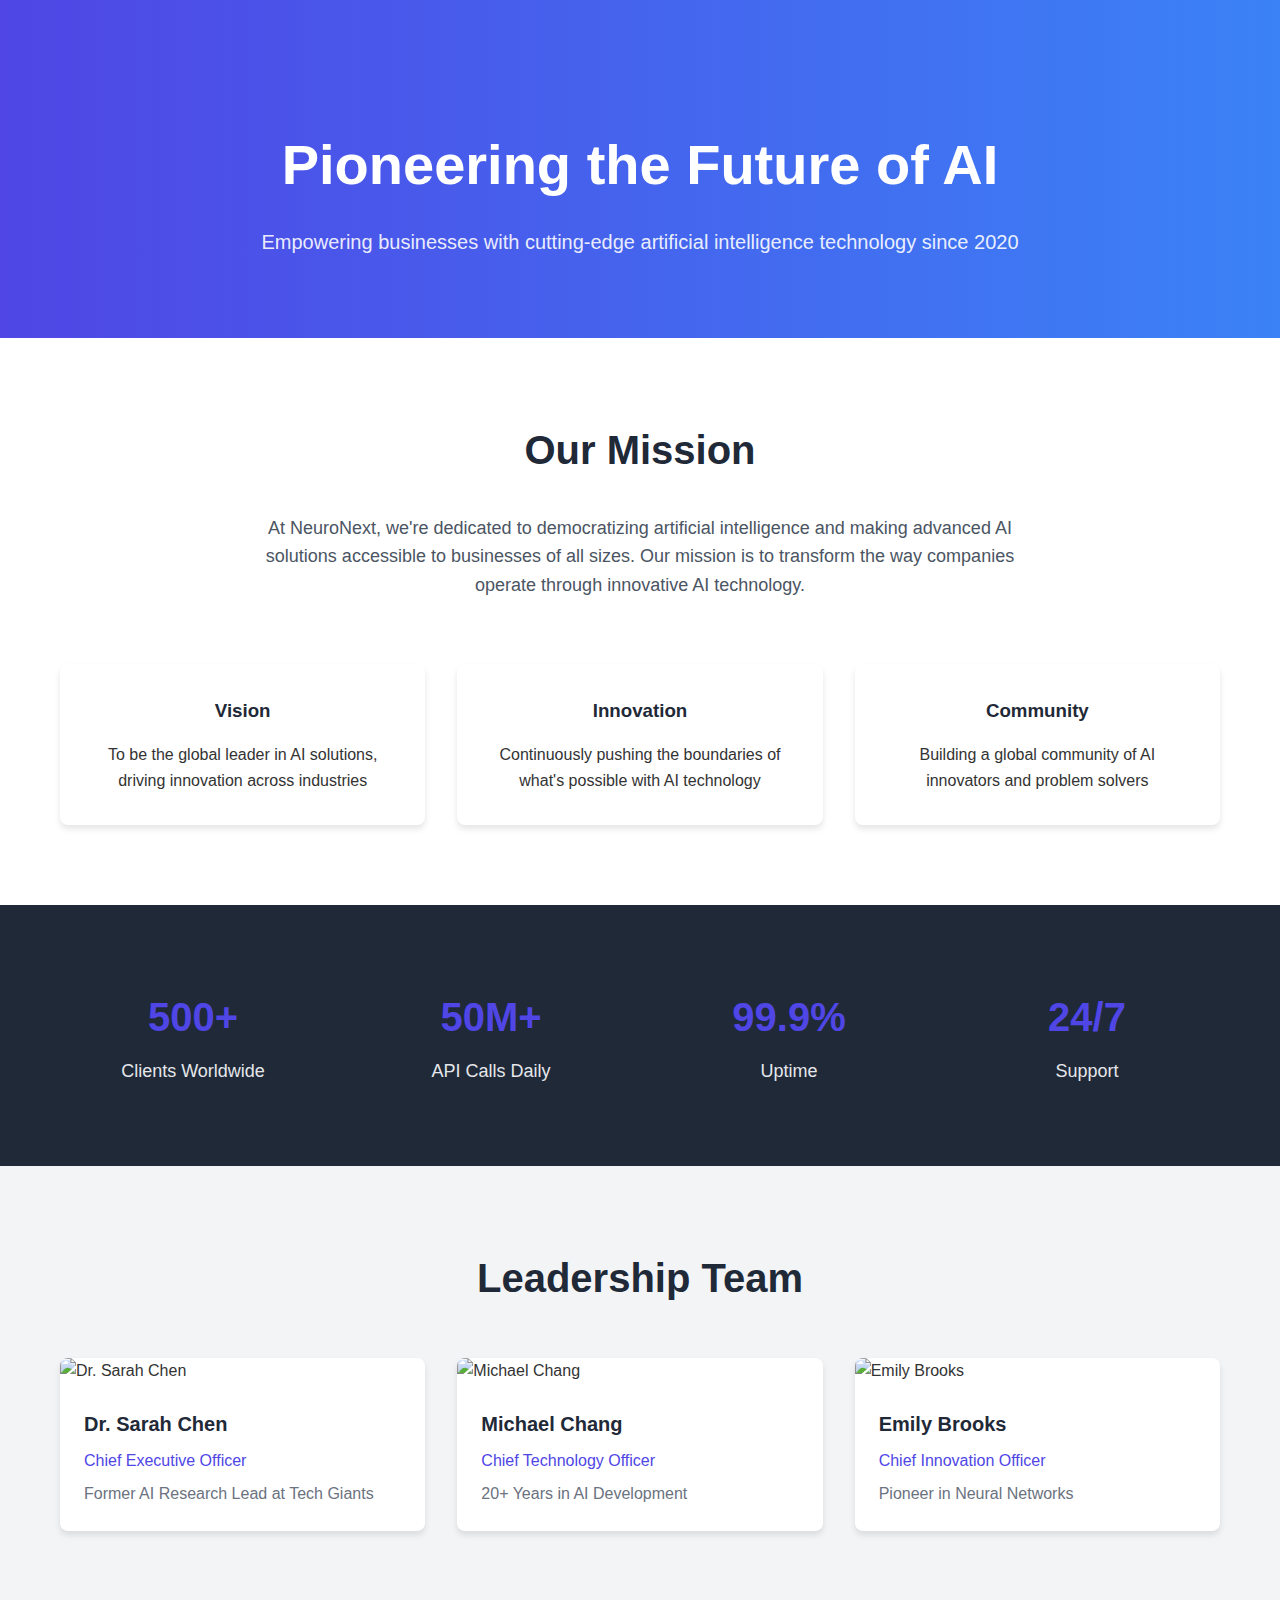
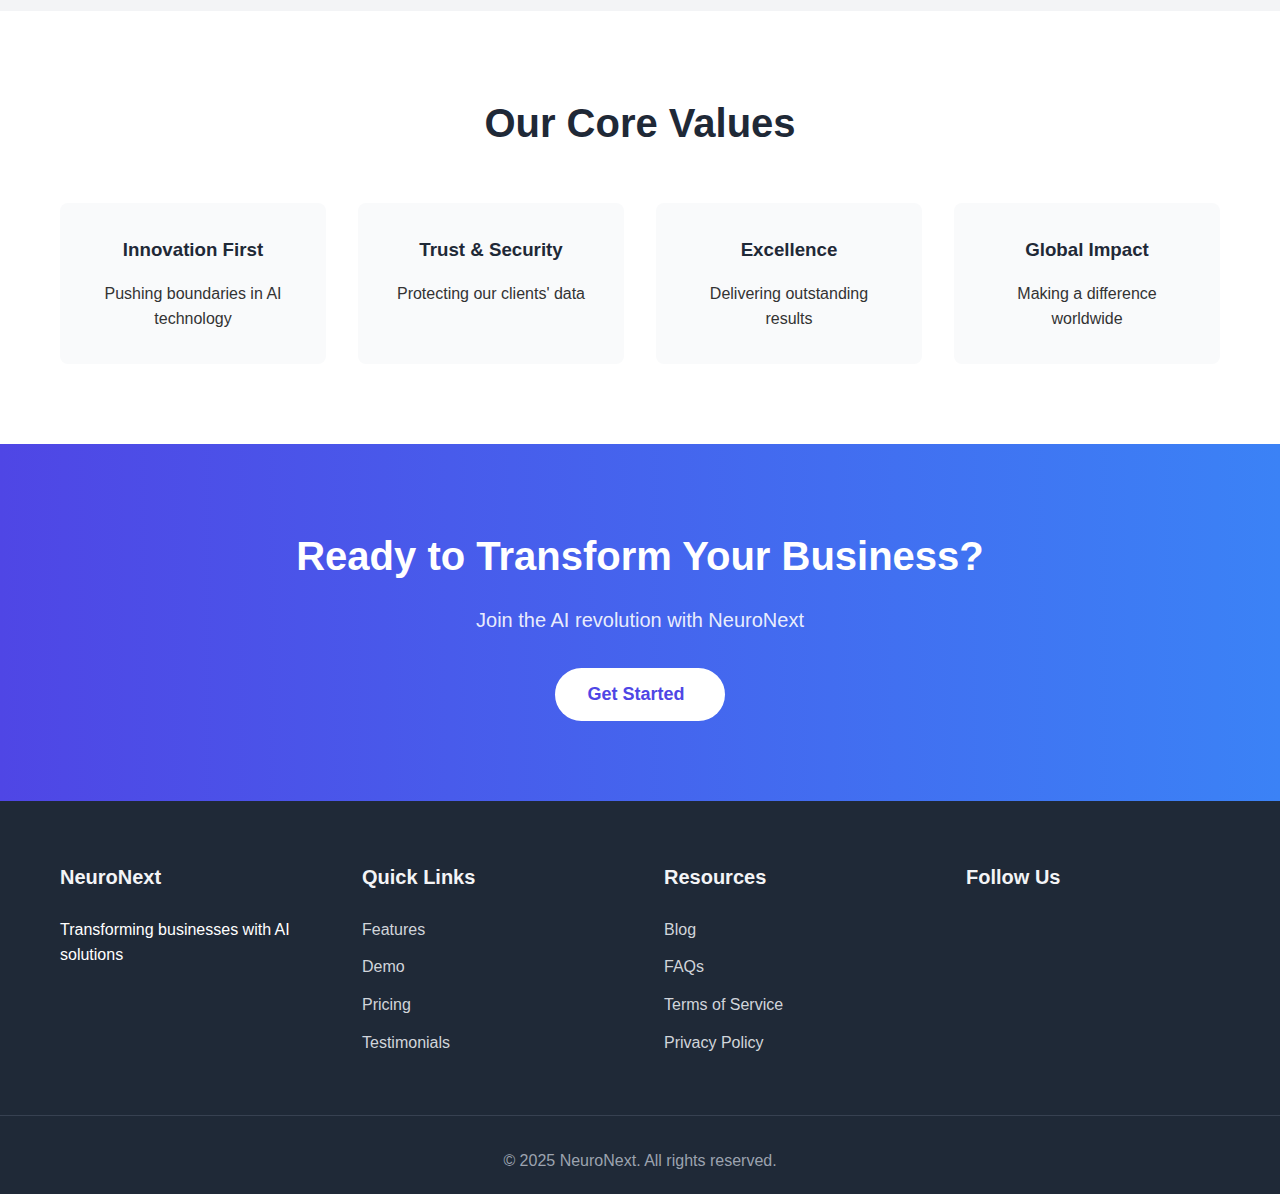
==== about.html @ cfdf93fe "done" ====
<!DOCTYPE html>
<html lang="en">
  <head>
    <meta charset="UTF-8" />
    <meta name="viewport" content="width=device-width, initial-scale=1.0" />
    <title>Document</title>
    <link rel="stylesheet" href="./about.css">
  </head>
  <body>
    <!-- Hero Section -->
    <section class="hero">
      <div class="hero-content">
        <h1>Pioneering the Future of AI</h1>
        <p>
          Empowering businesses with cutting-edge artificial intelligence
          technology since 2020
        </p>
      </div>
    </section>

    <!-- Mission Section -->
    <section class="mission">
      <div class="container">
        <h2>Our Mission</h2>
        <p>
          At NeuroNext, we're dedicated to democratizing artificial intelligence
          and making advanced AI solutions accessible to businesses of all
          sizes. Our mission is to transform the way companies operate through
          innovative AI technology.
        </p>

        <div class="mission-grid">
          <div class="mission-card">
            <i class="fas fa-bullseye"></i>
            <h3>Vision</h3>
            <p>
              To be the global leader in AI solutions, driving innovation across
              industries
            </p>
          </div>
          <div class="mission-card">
            <i class="fas fa-brain"></i>
            <h3>Innovation</h3>
            <p>
              Continuously pushing the boundaries of what's possible with AI
              technology
            </p>
          </div>
          <div class="mission-card">
            <i class="fas fa-users"></i>
            <h3>Community</h3>
            <p>
              Building a global community of AI innovators and problem solvers
            </p>
          </div>
        </div>
      </div>
    </section>

    <!-- Stats Section -->
    <section class="stats">
      <div class="container">
        <div class="stats-grid">
          <div class="stat-item">
            <h3>500+</h3>
            <p>Clients Worldwide</p>
          </div>
          <div class="stat-item">
            <h3>50M+</h3>
            <p>API Calls Daily</p>
          </div>
          <div class="stat-item">
            <h3>99.9%</h3>
            <p>Uptime</p>
          </div>
          <div class="stat-item">
            <h3>24/7</h3>
            <p>Support</p>
          </div>
        </div>
      </div>
    </section>

    <!-- Team Section -->
    <section class="team">
      <div class="container">
        <h2>Leadership Team</h2>
        <div class="team-grid">
          <div class="team-member">
            <img
              src="https://images.unsplash.com/photo-1573496359142-b8d87734a5a2?w=400&auto=format&fit=crop&q=80"
              alt="Dr. Sarah Chen"
            />
            <div class="member-info">
              <h3>Dr. Sarah Chen</h3>
              <p class="role">Chief Executive Officer</p>
              <p class="bio">Former AI Research Lead at Tech Giants</p>
            </div>
          </div>
          <div class="team-member">
            <img
              src="https://images.unsplash.com/photo-1472099645785-5658abf4ff4e?w=400&auto=format&fit=crop&q=80"
              alt="Michael Chang"
            />
            <div class="member-info">
              <h3>Michael Chang</h3>
              <p class="role">Chief Technology Officer</p>
              <p class="bio">20+ Years in AI Development</p>
            </div>
          </div>
          <div class="team-member">
            <img
              src="https://images.unsplash.com/photo-1580489944761-15a19d654956?w=400&auto=format&fit=crop&q=80"
              alt="Emily Brooks"
            />
            <div class="member-info">
              <h3>Emily Brooks</h3>
              <p class="role">Chief Innovation Officer</p>
              <p class="bio">Pioneer in Neural Networks</p>
            </div>
          </div>
        </div>
      </div>
    </section>

    <!-- Values Section -->
    <section class="values">
      <div class="container">
        <h2>Our Core Values</h2>
        <div class="values-grid">
          <div class="value-card">
            <i class="fas fa-rocket"></i>
            <h3>Innovation First</h3>
            <p>Pushing boundaries in AI technology</p>
          </div>
          <div class="value-card">
            <i class="fas fa-shield-alt"></i>
            <h3>Trust & Security</h3>
            <p>Protecting our clients' data</p>
          </div>
          <div class="value-card">
            <i class="fas fa-award"></i>
            <h3>Excellence</h3>
            <p>Delivering outstanding results</p>
          </div>
          <div class="value-card">
            <i class="fas fa-globe"></i>
            <h3>Global Impact</h3>
            <p>Making a difference worldwide</p>
          </div>
        </div>
      </div>
    </section>

    <!-- CTA Section -->
    <section class="cta">
      <div class="container">
        <h2>Ready to Transform Your Business?</h2>
        <p>Join the AI revolution with NeuroNext</p>
        <button class="cta-button">
          Get Started <i class="fas fa-chevron-right"></i>
        </button>
      </div>
    </section>

    <!-- Footer -->
    <footer>
      <div class="footer-container">
        <div class="footer-section">
          <h3>NeuroNext</h3>
          <p>Transforming businesses with AI solutions</p>
        </div>
        <div class="footer-section">
          <h3>Quick Links</h3>
          <ul>
            <li><a href="#features">Features</a></li>
            <li><a href="#demo">Demo</a></li>
            <li><a href="#pricing">Pricing</a></li>
            <li><a href="#testimonials">Testimonials</a></li>
          </ul>
        </div>
        <div class="footer-section">
          <h3>Resources</h3>
          <ul>
            <li><a href="#">Blog</a></li>
            <li><a href="#">FAQs</a></li>
            <li><a href="#">Terms of Service</a></li>
            <li><a href="#">Privacy Policy</a></li>
          </ul>
        </div>
        <div class="footer-section">
          <h3>Follow Us</h3>
          <div class="social-icons">
            <a href="#"><i class="fab fa-twitter"></i></a>
            <a href="#"><i class="fab fa-linkedin"></i></a>
            <a href="#"><i class="fab fa-instagram"></i></a>
            <a href="#"><i class="fab fa-github"></i></a>
          </div>
        </div>
      </div>
      <div class="footer-bottom">
        <p>© 2025 NeuroNext. All rights reserved.</p>
      </div>
    </footer>
  </body>
</html>
---- about.css ----
/* Reset and Base Styles */
* {
    margin: 0;
    padding: 0;
    box-sizing: border-box;
  }
  
  body {
    font-family: -apple-system, BlinkMacSystemFont, "Segoe UI", Roboto, Oxygen,
      Ubuntu, Cantarell, sans-serif;
    line-height: 1.6;
    color: #333;
  }
  
  .container {
    max-width: 1200px;
    margin: 0 auto;
    padding: 0 20px;
  }
  
  /* Hero Section */
  .hero {
    background: linear-gradient(to right, #4f46e5, #3b82f6);
    color: white;
    padding: 120px 20px 80px;
    text-align: center;
  }
  
  .hero h1 {
    font-size: 3.5rem;
    margin-bottom: 1rem;
    font-weight: 800;
  }
  
  .hero p {
    font-size: 1.25rem;
    color: rgba(255, 255, 255, 0.9);
    max-width: 800px;
    margin: 0 auto;
  }
  
  /* Mission Section */
  .mission {
    padding: 80px 0;
    background: #fff;
  }
  
  .mission h2 {
    text-align: center;
    font-size: 2.5rem;
    margin-bottom: 2rem;
    color: #1f2937;
  }
  
  .mission > .container > p {
    text-align: center;
    max-width: 800px;
    margin: 0 auto 4rem;
    color: #4b5563;
    font-size: 1.125rem;
  }
  
  .mission-grid {
    display: grid;
    grid-template-columns: repeat(auto-fit, minmax(300px, 1fr));
    gap: 2rem;
  }
  
  .mission-card {
    background: white;
    padding: 2rem;
    border-radius: 8px;
    box-shadow: 0 4px 6px rgba(0, 0, 0, 0.1);
    text-align: center;
    transition: transform 0.3s;
  }
  
  .mission-card:hover {
    transform: translateY(-5px);
  }
  
  .mission-card i {
    font-size: 2.5rem;
    color: #4f46e5;
    margin-bottom: 1rem;
  }
  
  .mission-card h3 {
    margin-bottom: 1rem;
    color: #1f2937;
  }
  
  /* Stats Section */
  .stats {
    background: #1f2937;
    color: white;
    padding: 80px 0;
  }
  
  .stats-grid {
    display: grid;
    grid-template-columns: repeat(auto-fit, minmax(200px, 1fr));
    gap: 2rem;
    text-align: center;
  }
  
  .stat-item h3 {
    font-size: 2.5rem;
    font-weight: 700;
    margin-bottom: 0.5rem;
    color: #4f46e5;
  }
  
  .stat-item p {
    color: #e5e7eb;
    font-size: 1.125rem;
  }
  
  /* Team Section */
  .team {
    padding: 80px 0;
    background: #f3f4f6;
  }
  
  .team h2 {
    text-align: center;
    font-size: 2.5rem;
    margin-bottom: 3rem;
    color: #1f2937;
  }
  
  .team-grid {
    display: grid;
    grid-template-columns: repeat(auto-fit, minmax(300px, 1fr));
    gap: 2rem;
  }
  
  .team-member {
    background: white;
    border-radius: 8px;
    overflow: hidden;
    box-shadow: 0 4px 6px rgba(0, 0, 0, 0.1);
  }
  
  .team-member img {
    width: 100%;
    height: 300px;
    object-fit: cover;
  }
  
  .member-info {
    padding: 1.5rem;
  }
  
  .member-info h3 {
    font-size: 1.25rem;
    margin-bottom: 0.5rem;
    color: #1f2937;
  }
  
  .member-info .role {
    color: #4f46e5;
    font-weight: 500;
    margin-bottom: 0.5rem;
  }
  
  .member-info .bio {
    color: #6b7280;
  }
  
  /* Values Section */
  .values {
    padding: 80px 0;
    background: white;
  }
  
  .values h2 {
    text-align: center;
    font-size: 2.5rem;
    margin-bottom: 3rem;
    color: #1f2937;
  }
  
  .values-grid {
    display: grid;
    grid-template-columns: repeat(auto-fit, minmax(250px, 1fr));
    gap: 2rem;
  }
  
  .value-card {
    padding: 2rem;
    text-align: center;
    background: #f9fafb;
    border-radius: 8px;
    transition: transform 0.3s;
  }
  
  .value-card:hover {
    transform: translateY(-5px);
  }
  
  .value-card i {
    font-size: 2rem;
    color: #4f46e5;
    margin-bottom: 1rem;
  }
  
  .value-card h3 {
    margin-bottom: 1rem;
    color: #1f2937;
  }
  
  /* CTA Section */
  .cta {
    background: linear-gradient(to right, #4f46e5, #3b82f6);
    color: white;
    padding: 80px 0;
    text-align: center;
  }
  
  .cta h2 {
    font-size: 2.5rem;
    margin-bottom: 1rem;
  }
  
  .cta p {
    font-size: 1.25rem;
    margin-bottom: 2rem;
    color: rgba(255, 255, 255, 0.9);
  }
  
  .cta-button {
    background: white;
    color: #4f46e5;
    padding: 1rem 2rem;
    border: none;
    border-radius: 9999px;
    font-size: 1.125rem;
    font-weight: 600;
    cursor: pointer;
    transition: background-color 0.3s;
  }
  
  .cta-button:hover {
    background: #f3f4f6;
  }
  
  .cta-button i {
    margin-left: 0.5rem;
  }
  
  /* Footer */
  footer {
    background: #1f2937;
    color: white;
    padding: 60px 0 20px;
  }
  
  .footer-container {
    max-width: 1200px;
    margin: 0 auto;
    padding: 0 20px;
    display: grid;
    grid-template-columns: repeat(auto-fit, minmax(200px, 1fr));
    gap: 3rem;
  }
  
  .footer-section h3 {
    font-size: 1.25rem;
    margin-bottom: 1.5rem;
    color: #f3f4f6;
  }
  
  .footer-section ul {
    list-style: none;
  }
  
  .footer-section ul li {
    margin-bottom: 0.75rem;
  }
  
  .footer-section a {
    color: #d1d5db;
    text-decoration: none;
    transition: color 0.3s;
  }
  
  .footer-section a:hover {
    color: white;
  }
  
  .social-icons {
    display: flex;
    gap: 1rem;
  }
  
  .social-icons a {
    color: #d1d5db;
    font-size: 1.5rem;
    transition: color 0.3s;
  }
  
  .social-icons a:hover {
    color: white;
  }
  
  .footer-bottom {
    text-align: center;
    margin-top: 3rem;
    padding-top: 2rem;
    border-top: 1px solid #374151;
    color: #9ca3af;
  }
  
  /* Responsive Design */
  @media (max-width: 768px) {
    .hero h1 {
      font-size: 2.5rem;
    }
  
    .nav-toggle {
      display: none;
    }
  
    .nav-toggle-label {
      display: block;
      cursor: pointer;
    }
  
    .nav-links {
      display: none;
      flex-direction: column;
      position: absolute;
      top: 100%;
      left: 0;
      right: 0;
      background: white;
      padding: 1rem;
      box-shadow: 0 2px 4px rgba(0, 0, 0, 0.1);
    }
  
    .nav-toggle:checked ~ .nav-links {
      display: flex;
    }
  
    .mission-grid,
    .team-grid,
    .values-grid {
      grid-template-columns: 1fr;
    }
  
    .stats-grid {
      grid-template-columns: repeat(2, 1fr);
    }
  }
  
  /* Animations */
  @keyframes fadeIn {
    from {
      opacity: 0;
      transform: translateY(20px);
    }
    to {
      opacity: 1;
      transform: translateY(0);
    }
  }
  
  .mission-card,
  .team-member,
  .value-card {
    animation: fadeIn 0.6s ease-out forwards;
  }
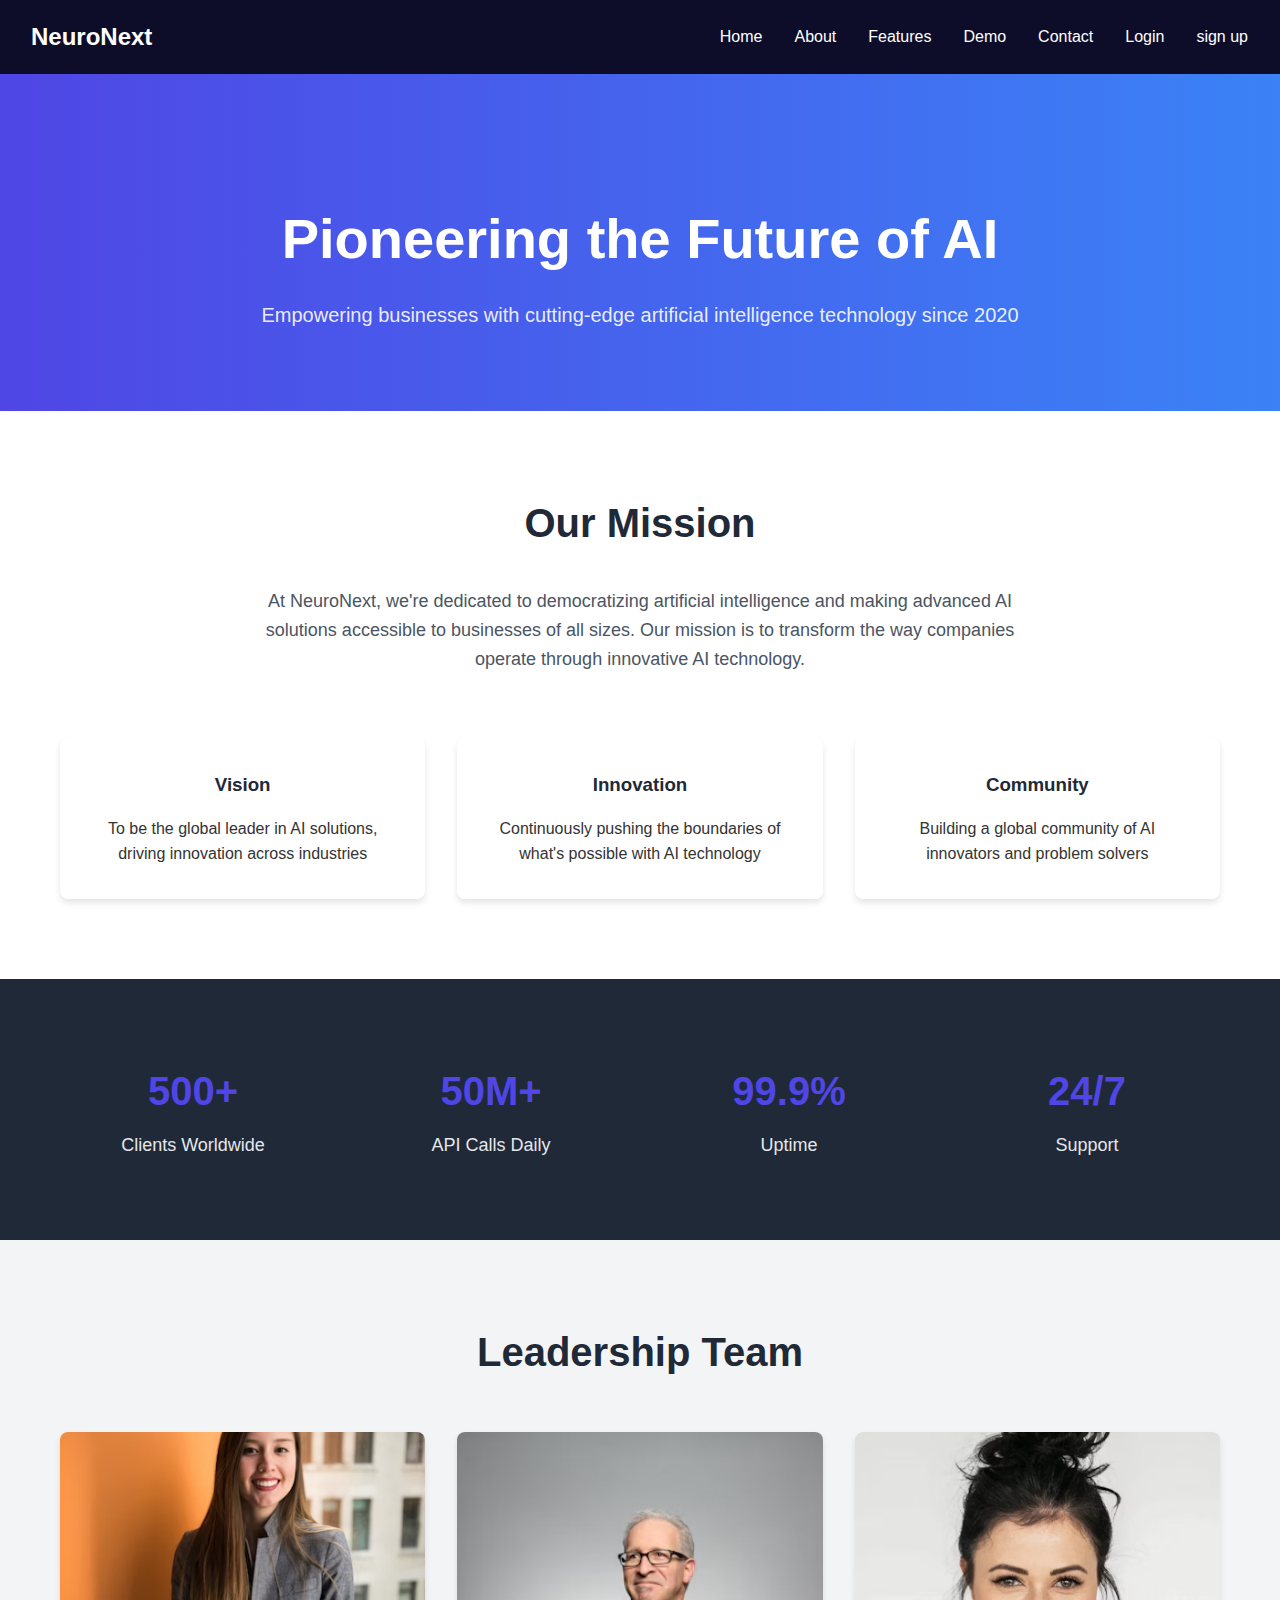
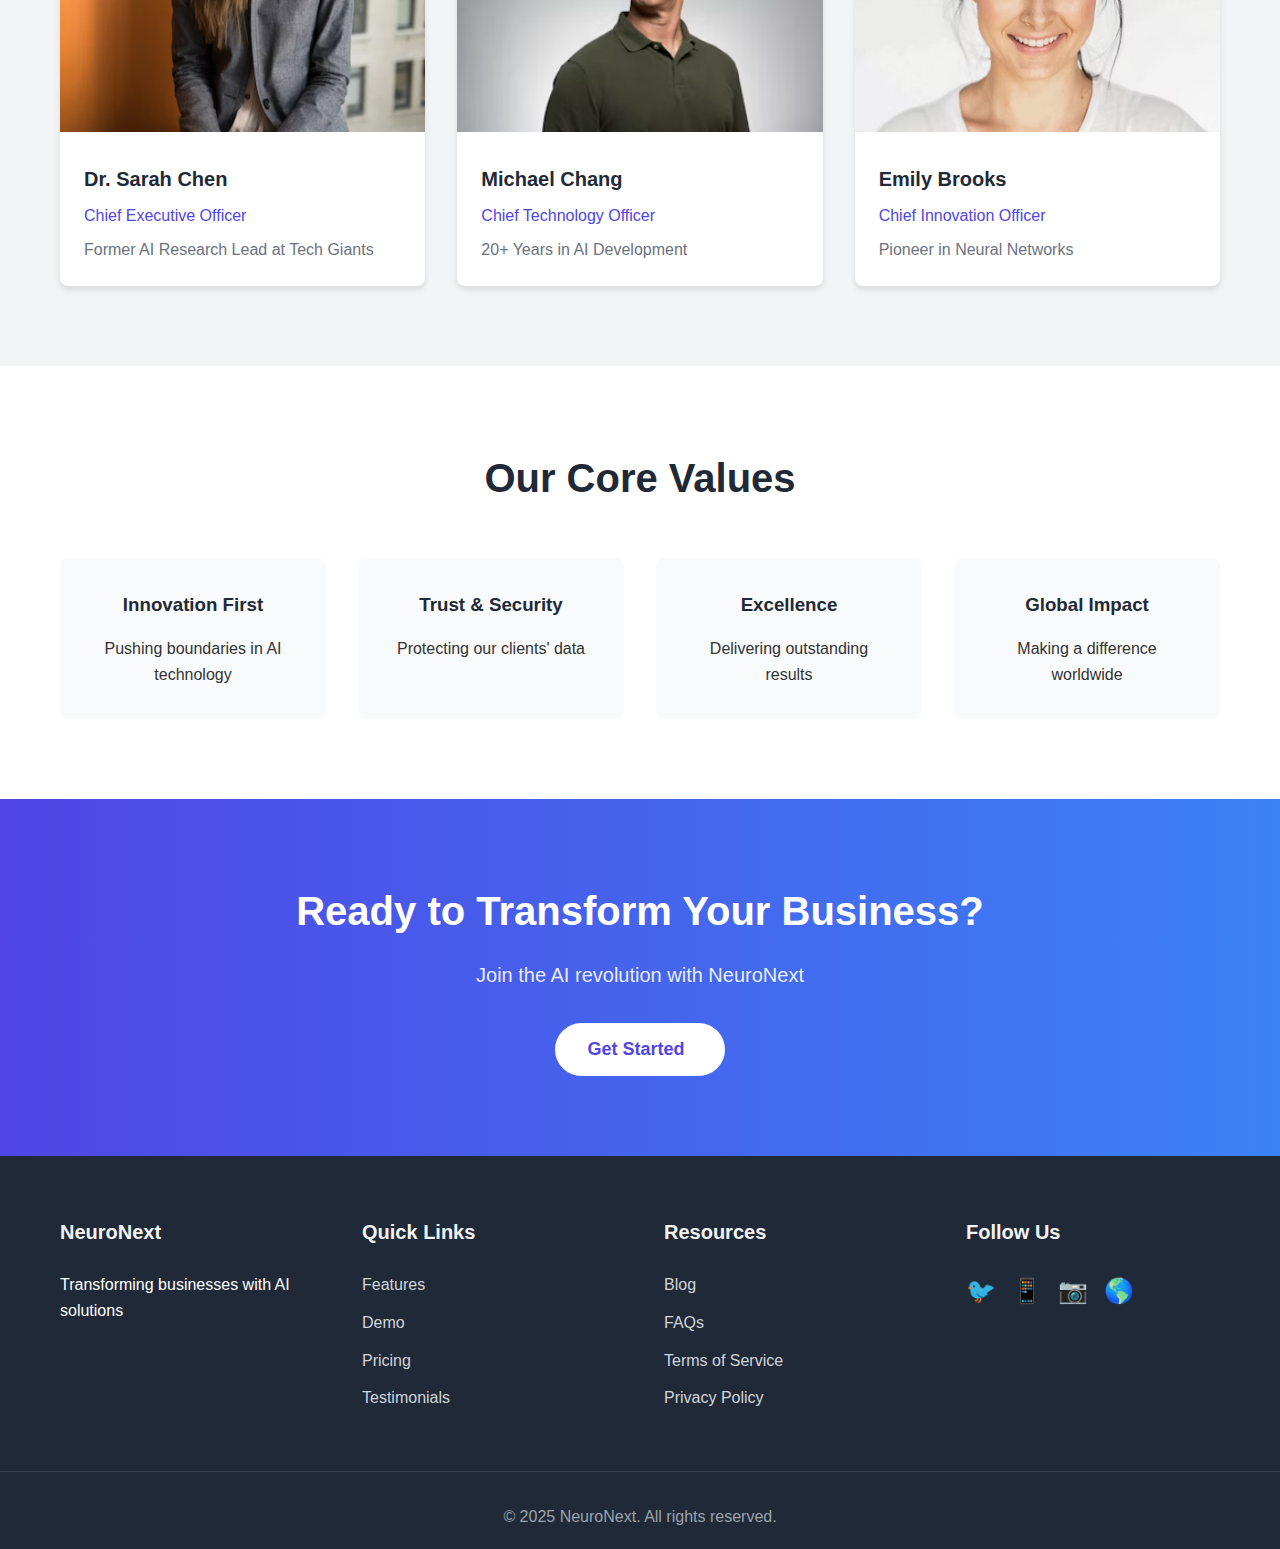
==== commit 6867ade1: "complete" ====
--- a/about.html
+++ b/about.html
@@ -4,9 +4,26 @@
     <meta charset="UTF-8" />
     <meta name="viewport" content="width=device-width, initial-scale=1.0" />
     <title>Document</title>
-    <link rel="stylesheet" href="./about.css">
+    <link rel="stylesheet" href="./about.css" />
   </head>
   <body>
+    <nav class="navbar">
+      <!-- <div class="brand">NeuroNext</div> -->
+      <a class="brand" href="/"> NeuroNext </a>
+      <input type="checkbox" id="nav-toggle" class="nav-toggle" />
+      <label for="nav-toggle" class="nav-toggle-label">
+        <span></span>
+      </label>
+      <ul class="nav-links">
+        <li><a href="#home">Home</a></li>
+        <li><a href="./about.html">About</a></li>
+        <li><a href="#features">Features</a></li>
+        <li><a href="#demo">Demo</a></li>
+        <li><a href="./contact.html">Contact</a></li>
+        <li><a href="./login_form/login.html">Login</a></li>
+        <li><a href="./signup_form/signup.html">sign up</a></li>
+      </ul>
+    </nav>
     <!-- Hero Section -->
     <section class="hero">
       <div class="hero-content">
@@ -87,10 +104,9 @@
         <h2>Leadership Team</h2>
         <div class="team-grid">
           <div class="team-member">
-            <img
-              src="https://images.unsplash.com/photo-1573496359142-b8d87734a5a2?w=400&auto=format&fit=crop&q=80"
-              alt="Dr. Sarah Chen"
-            />
+            <picture>
+              <img src="./images/team1.avif" alt="Team one" />
+            </picture>
             <div class="member-info">
               <h3>Dr. Sarah Chen</h3>
               <p class="role">Chief Executive Officer</p>
@@ -98,10 +114,9 @@
             </div>
           </div>
           <div class="team-member">
-            <img
-              src="https://images.unsplash.com/photo-1472099645785-5658abf4ff4e?w=400&auto=format&fit=crop&q=80"
-              alt="Michael Chang"
-            />
+            <picture>
+              <img src="./images/team2.avif" alt="Team one" />
+            </picture>
             <div class="member-info">
               <h3>Michael Chang</h3>
               <p class="role">Chief Technology Officer</p>
@@ -109,10 +124,9 @@
             </div>
           </div>
           <div class="team-member">
-            <img
-              src="https://images.unsplash.com/photo-1580489944761-15a19d654956?w=400&auto=format&fit=crop&q=80"
-              alt="Emily Brooks"
-            />
+            <picture>
+              <img src="./images/team3.avif" alt="Team one" />
+            </picture>
             <div class="member-info">
               <h3>Emily Brooks</h3>
               <p class="role">Chief Innovation Officer</p>
@@ -174,7 +188,7 @@
           <h3>Quick Links</h3>
           <ul>
             <li><a href="#features">Features</a></li>
-            <li><a href="#demo">Demo</a></li>
+            <li><a href="#">Demo</a></li>
             <li><a href="#pricing">Pricing</a></li>
             <li><a href="#testimonials">Testimonials</a></li>
           </ul>
@@ -191,10 +205,14 @@
         <div class="footer-section">
           <h3>Follow Us</h3>
           <div class="social-icons">
-            <a href="#"><i class="fab fa-twitter"></i></a>
-            <a href="#"><i class="fab fa-linkedin"></i></a>
-            <a href="#"><i class="fab fa-instagram"></i></a>
-            <a href="#"><i class="fab fa-github"></i></a>
+            <a href="#">&#x1F426;</a>
+            <!-- Placeholder icon -->
+            <a href="#">&#x1F4F1;</a>
+            <!-- Placeholder icon -->
+            <a href="#">&#x1F4F7;</a>
+            <!-- Placeholder icon -->
+            <a href="#">&#x1F30E;</a>
+            <!-- Placeholder icon -->
           </div>
         </div>
       </div>
--- a/about.css
+++ b/about.css
@@ -3,6 +3,7 @@
     margin: 0;
     padding: 0;
     box-sizing: border-box;
+    text-decoration: none !important;;
   }
   
   body {
@@ -17,7 +18,110 @@
     margin: 0 auto;
     padding: 0 20px;
   }
-  
+  /* Navigation */
+.navbar {
+    background: #0d0d2a;
+    padding: 1rem;
+    position: relative;
+    display: flex;
+    justify-content: space-between;
+    align-items: center;
+  }
+  
+  .brand {
+    color: white;
+    font-size: 1.5rem;
+    margin-left: 15px;
+    font-weight: bold;
+  }
+  
+  .nav-links {
+    display: flex;
+    list-style: none;
+    margin: 0;
+    padding: 0;
+  }
+  
+  .nav-links li a {
+    color: white;
+    text-decoration: none;
+    padding: 0.5rem 1rem;
+    display: block;
+    transition: 0.3s ease;
+  }
+  
+  .nav-links li a:hover {
+    background: #555;
+  }
+  
+  .nav-toggle {
+    display: none;
+  }
+  
+  .nav-toggle-label {
+    display: none;
+    cursor: pointer;
+  }
+  
+  /* Hamburger menu icon */
+  .nav-toggle-label span,
+  .nav-toggle-label span::before,
+  .nav-toggle-label span::after {
+    display: block;
+    background: white;
+    height: 2px;
+    width: 25px;
+    position: relative;
+    transition: 0.3s ease;
+  }
+  
+  .nav-toggle-label span::before,
+  .nav-toggle-label span::after {
+    content: "";
+    position: absolute;
+  }
+  
+  .nav-toggle-label span::before {
+    bottom: 8px;
+  }
+  
+  .nav-toggle-label span::after {
+    top: 8px;
+  }
+  
+  /* Mobile responsive styles */
+  @media screen and (max-width: 768px) {
+    .nav-toggle-label {
+      display: block;
+      padding: 0.5rem;
+    }
+  
+    .nav-links {
+      display: none;
+      width: 100%;
+      background: #0D0D2A  !important;
+      position: absolute;
+      top: 100%;
+      left: 0;
+      flex-direction: column;
+      padding: 0;
+    }
+  
+    .nav-toggle:checked ~ .nav-links {
+      display: flex;
+    }
+  
+    .nav-links li {
+      width: 100%;
+      text-align: center;
+    }
+  
+    .nav-links li a {
+      padding: 1rem;
+      color: white;
+      border-top: 1px solid #444;
+    }
+  }
   /* Hero Section */
   .hero {
     background: linear-gradient(to right, #4f46e5, #3b82f6);
